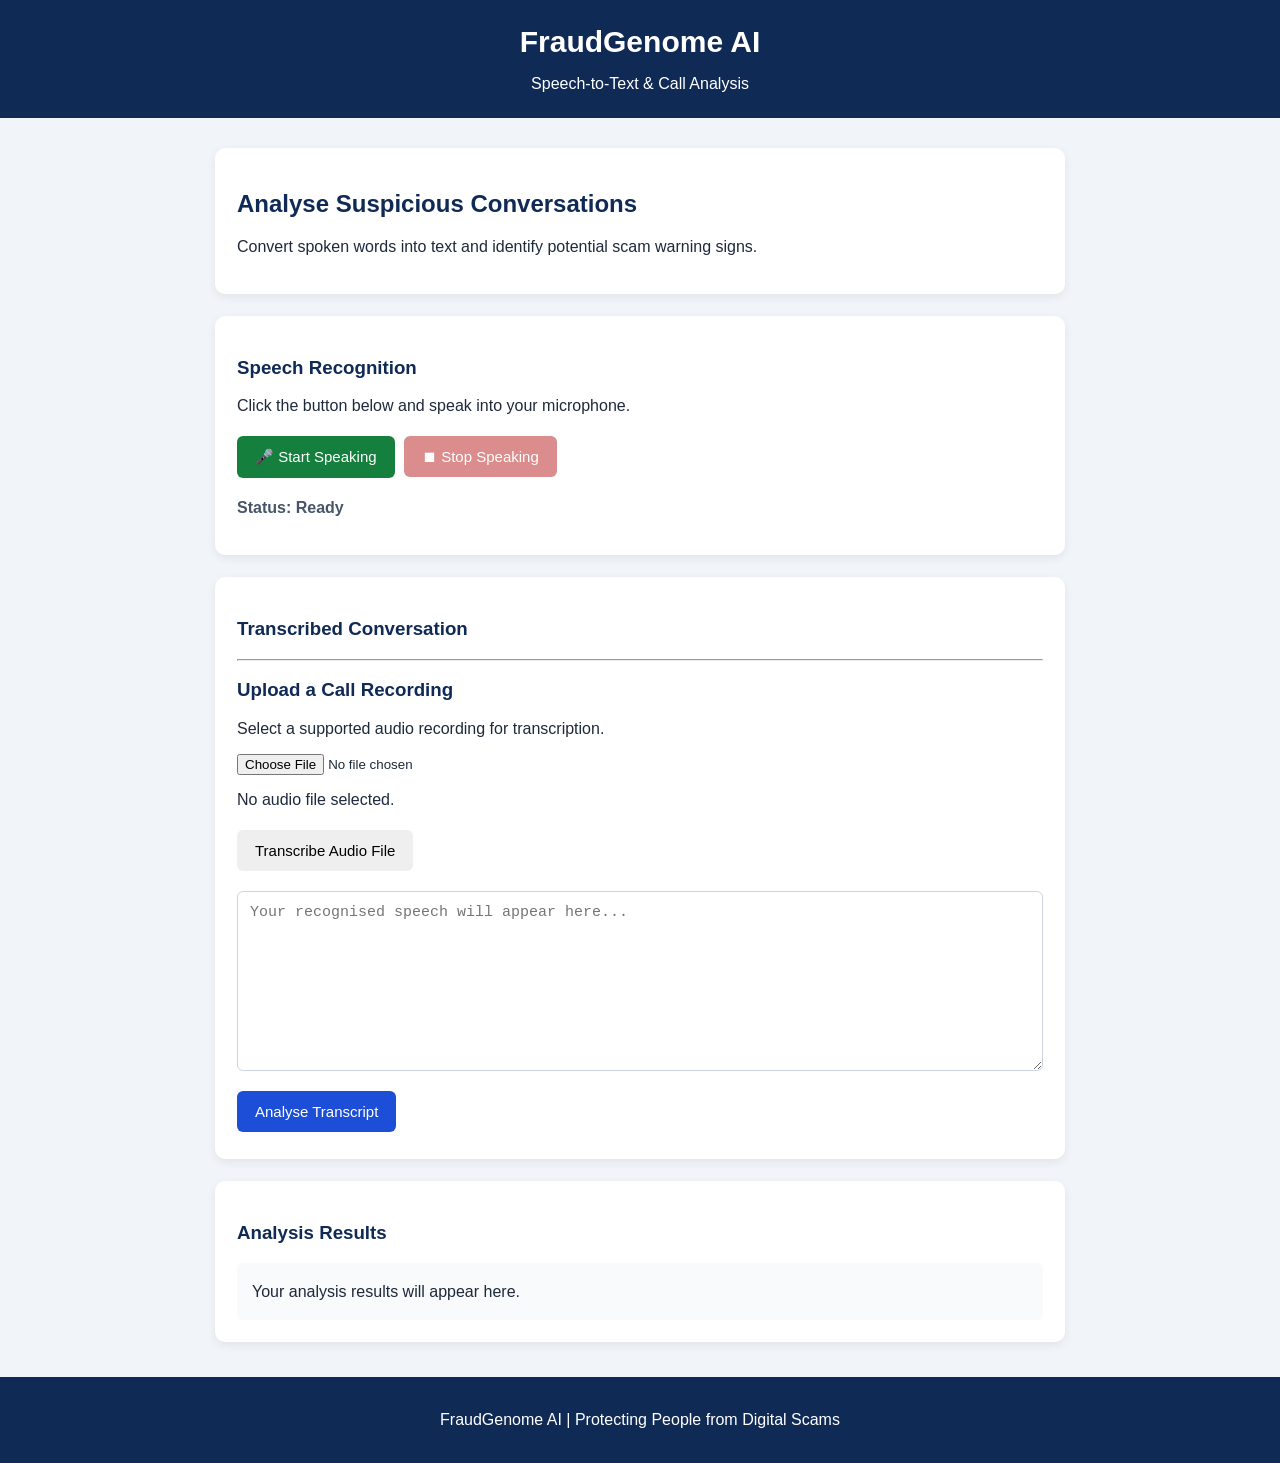
==== index.html @ c3a9d980 "Initial FraudGenome AI project" ====
<!DOCTYPE html>
<html lang="en">

<head>
    <meta charset="UTF-8">

    <meta name="viewport" content="width=device-width, initial-scale=1.0">

    <title>FraudGenome AI | Speech Analysis</title>

    <link rel="stylesheet" href="style.css">
</head>

<body>

    <header>
        <h1>FraudGenome AI</h1>

        <p>Speech-to-Text & Call Analysis</p>
    </header>

    <main class="container">

        <section class="welcome">
            <h2>Analyse Suspicious Conversations</h2>

            <p>
                Convert spoken words into text and identify
                potential scam warning signs.
            </p>
        </section>

        <section class="transcription">

            <h3>Speech Recognition</h3>

            <p>
                Click the button below and speak into your microphone.
            </p>

            <button id="startBtn">
                🎤 Start Speaking
            </button>

            <button id="stopBtn" disabled>
                ⏹ Stop Speaking
            </button>

            <p id="status">
                Status: Ready
            </p>

        </section>

        <section class="transcript-section">

            <h3>Transcribed Conversation</h3>
<hr>

<h3>Upload a Call Recording</h3>

<p>Select a supported audio recording for transcription.</p>

<input
    type="file"
    id="audioFile"
    accept="audio/*"
>

<p id="audioStatus">
    No audio file selected.
</p>

<button id="transcribeFileBtn">
    Transcribe Audio File
</button>
            <textarea
                id="transcript"
                placeholder="Your recognised speech will appear here..."
            ></textarea>

            <button id="analyzeBtn">
                Analyse Transcript
            </button>

        </section>

        <section class="results">

            <h3>Analysis Results</h3>

            <div id="results">
                Your analysis results will appear here.
            </div>

        </section>

    </main>

    <footer>
        <p>FraudGenome AI | Protecting People from Digital Scams</p>
    </footer>

    <script src="script.js"></script>

</body>

</html>
---- style.css ----
* {
    box-sizing: border-box;
}

body {
    font-family: Arial, sans-serif;
    margin: 0;
    background: #f1f5f9;
    color: #1e293b;
}

header {
    background: #102a56;
    color: white;
    text-align: center;
    padding: 25px 15px;
}

header h1 {
    margin: 0;
    font-size: 30px;
}

header p {
    margin-bottom: 0;
}

.container {
    width: 90%;
    max-width: 850px;
    margin: 30px auto;
}

section {
    background: white;
    padding: 22px;
    margin-bottom: 22px;
    border-radius: 10px;
    box-shadow: 0 3px 10px rgba(0, 0, 0, 0.07);
}

h2,
h3 {
    color: #102a56;
}

button {
    padding: 12px 18px;
    border: none;
    border-radius: 6px;
    cursor: pointer;
    font-size: 15px;
    margin: 5px 5px 5px 0;
}

#startBtn {
    background: #15803d;
    color: white;
}

#stopBtn {
    background: #b91c1c;
    color: white;
}

#analyzeBtn {
    background: #1d4ed8;
    color: white;
}

button:disabled {
    opacity: 0.5;
    cursor: not-allowed;
}

textarea {
    display: block;
    width: 100%;
    min-height: 180px;
    padding: 12px;
    margin: 15px 0;
    border: 1px solid #cbd5e1;
    border-radius: 6px;
    font-size: 15px;
    resize: vertical;
}

#results {
    padding: 15px;
    background: #f8fafc;
    border-radius: 6px;
    line-height: 1.7;
}

#status {
    color: #475569;
    font-weight: bold;
}

footer {
    text-align: center;
    background: #102a56;
    color: white;
    padding: 18px;
    margin-top: 35px;
}

@media (max-width: 600px) {
    .container {
        width: 94%;
    }

    header h1 {
        font-size: 25px;
    }

    button {
        width: 100%;
        margin: 6px 0;
    }
}
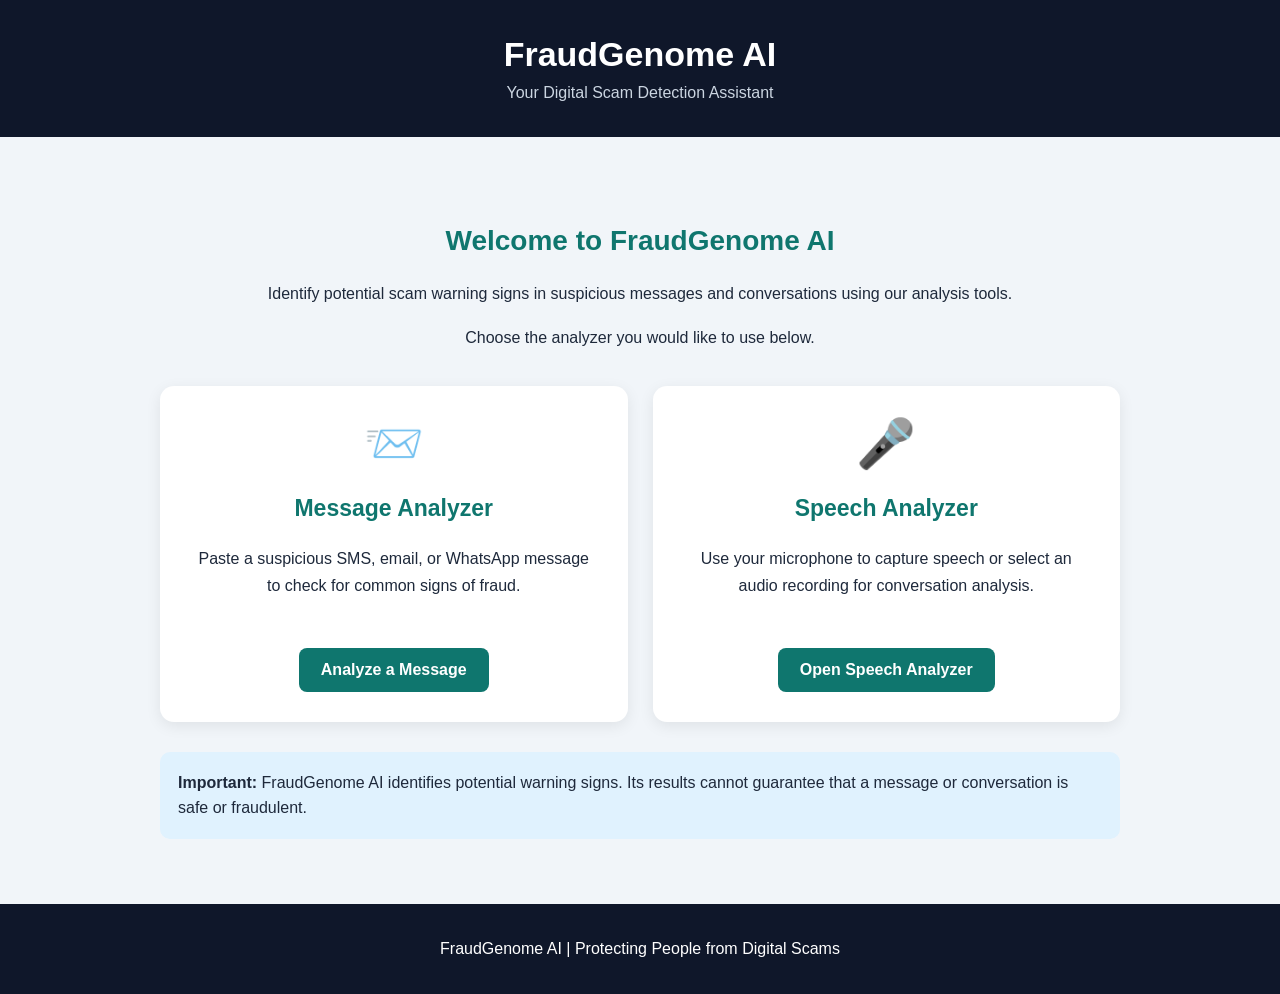
==== commit c5043be3: "Create combined FraudGenome AI homepage" ====
--- a/index.html
+++ b/index.html
@@ -1,99 +1,191 @@
 <!DOCTYPE html>
 <html lang="en">
-
 <head>
     <meta charset="UTF-8">
-
     <meta name="viewport" content="width=device-width, initial-scale=1.0">
 
-    <title>FraudGenome AI | Speech Analysis</title>
+    <title>FraudGenome AI | Home</title>
 
-    <link rel="stylesheet" href="style.css">
+    <style>
+        * {
+            box-sizing: border-box;
+        }
+
+        body {
+            font-family: Arial, sans-serif;
+            margin: 0;
+            background: #f1f5f9;
+            color: #1e293b;
+        }
+
+        header {
+            background: #0f172a;
+            color: white;
+            text-align: center;
+            padding: 35px 20px;
+        }
+
+        header h1 {
+            margin: 0 0 10px;
+            font-size: 34px;
+        }
+
+        header p {
+            margin: 0;
+            color: #cbd5e1;
+        }
+
+        .container {
+            max-width: 1000px;
+            margin: 45px auto;
+            padding: 20px;
+        }
+
+        .welcome {
+            text-align: center;
+            margin-bottom: 35px;
+        }
+
+        .welcome h2 {
+            color: #0f766e;
+            font-size: 28px;
+        }
+
+        .welcome p {
+            line-height: 1.7;
+        }
+
+        .cards {
+            display: grid;
+            grid-template-columns: repeat(2, minmax(0, 1fr));
+            gap: 25px;
+        }
+
+        .card {
+            background: white;
+            padding: 30px;
+            border-radius: 14px;
+            box-shadow: 0 4px 15px rgba(0, 0, 0, 0.08);
+            text-align: center;
+        }
+
+        .icon {
+            font-size: 48px;
+        }
+
+        .card h3 {
+            color: #0f766e;
+            font-size: 23px;
+        }
+
+        .card p {
+            line-height: 1.7;
+            min-height: 75px;
+        }
+
+        .button {
+            display: inline-block;
+            background: #0f766e;
+            color: white;
+            text-decoration: none;
+            padding: 13px 22px;
+            border-radius: 8px;
+            margin-top: 12px;
+            font-weight: bold;
+        }
+
+        .button:hover {
+            background: #115e59;
+        }
+
+        .notice {
+            margin-top: 30px;
+            padding: 18px;
+            background: #e0f2fe;
+            border-radius: 10px;
+            line-height: 1.6;
+        }
+
+        footer {
+            background: #0f172a;
+            color: white;
+            text-align: center;
+            padding: 20px;
+            margin-top: 40px;
+        }
+
+        @media (max-width: 650px) {
+            .cards {
+                grid-template-columns: 1fr;
+            }
+
+            .welcome h2 {
+                font-size: 23px;
+            }
+        }
+    </style>
 </head>
 
 <body>
 
     <header>
         <h1>FraudGenome AI</h1>
-
-        <p>Speech-to-Text & Call Analysis</p>
+        <p>Your Digital Scam Detection Assistant</p>
     </header>
 
     <main class="container">
 
         <section class="welcome">
-            <h2>Analyse Suspicious Conversations</h2>
+            <h2>Welcome to FraudGenome AI</h2>
 
             <p>
-                Convert spoken words into text and identify
-                potential scam warning signs.
+                Identify potential scam warning signs in suspicious
+                messages and conversations using our analysis tools.
             </p>
+
+            <p>Choose the analyzer you would like to use below.</p>
         </section>
 
-        <section class="transcription">
+        <section class="cards">
 
-            <h3>Speech Recognition</h3>
+            <div class="card">
+                <div class="icon">📨</div>
 
-            <p>
-                Click the button below and speak into your microphone.
-            </p>
+                <h3>Message Analyzer</h3>
 
-            <button id="startBtn">
-                🎤 Start Speaking
-            </button>
+                <p>
+                    Paste a suspicious SMS, email, or WhatsApp message
+                    to check for common signs of fraud.
+                </p>
 
-            <button id="stopBtn" disabled>
-                ⏹ Stop Speaking
-            </button>
+                <a href="/analyze-page" class="button">
+                    Analyze a Message
+                </a>
+            </div>
 
-            <p id="status">
-                Status: Ready
-            </p>
+            <div class="card">
+                <div class="icon">🎤</div>
+
+                <h3>Speech Analyzer</h3>
+
+                <p>
+                    Use your microphone to capture speech or select
+                    an audio recording for conversation analysis.
+                </p>
+
+                <a href="/speech-page" class="button">
+                    Open Speech Analyzer
+                </a>
+            </div>
 
         </section>
 
-        <section class="transcript-section">
-
-            <h3>Transcribed Conversation</h3>
-<hr>
-
-<h3>Upload a Call Recording</h3>
-
-<p>Select a supported audio recording for transcription.</p>
-
-<input
-    type="file"
-    id="audioFile"
-    accept="audio/*"
->
-
-<p id="audioStatus">
-    No audio file selected.
-</p>
-
-<button id="transcribeFileBtn">
-    Transcribe Audio File
-</button>
-            <textarea
-                id="transcript"
-                placeholder="Your recognised speech will appear here..."
-            ></textarea>
-
-            <button id="analyzeBtn">
-                Analyse Transcript
-            </button>
-
-        </section>
-
-        <section class="results">
-
-            <h3>Analysis Results</h3>
-
-            <div id="results">
-                Your analysis results will appear here.
-            </div>
-
-        </section>
+        <div class="notice">
+            <strong>Important:</strong>
+            FraudGenome AI identifies potential warning signs.
+            Its results cannot guarantee that a message or conversation
+            is safe or fraudulent.
+        </div>
 
     </main>
 
@@ -101,8 +193,5 @@
         <p>FraudGenome AI | Protecting People from Digital Scams</p>
     </footer>
 
-    <script src="script.js"></script>
-
 </body>
-
 </html>
